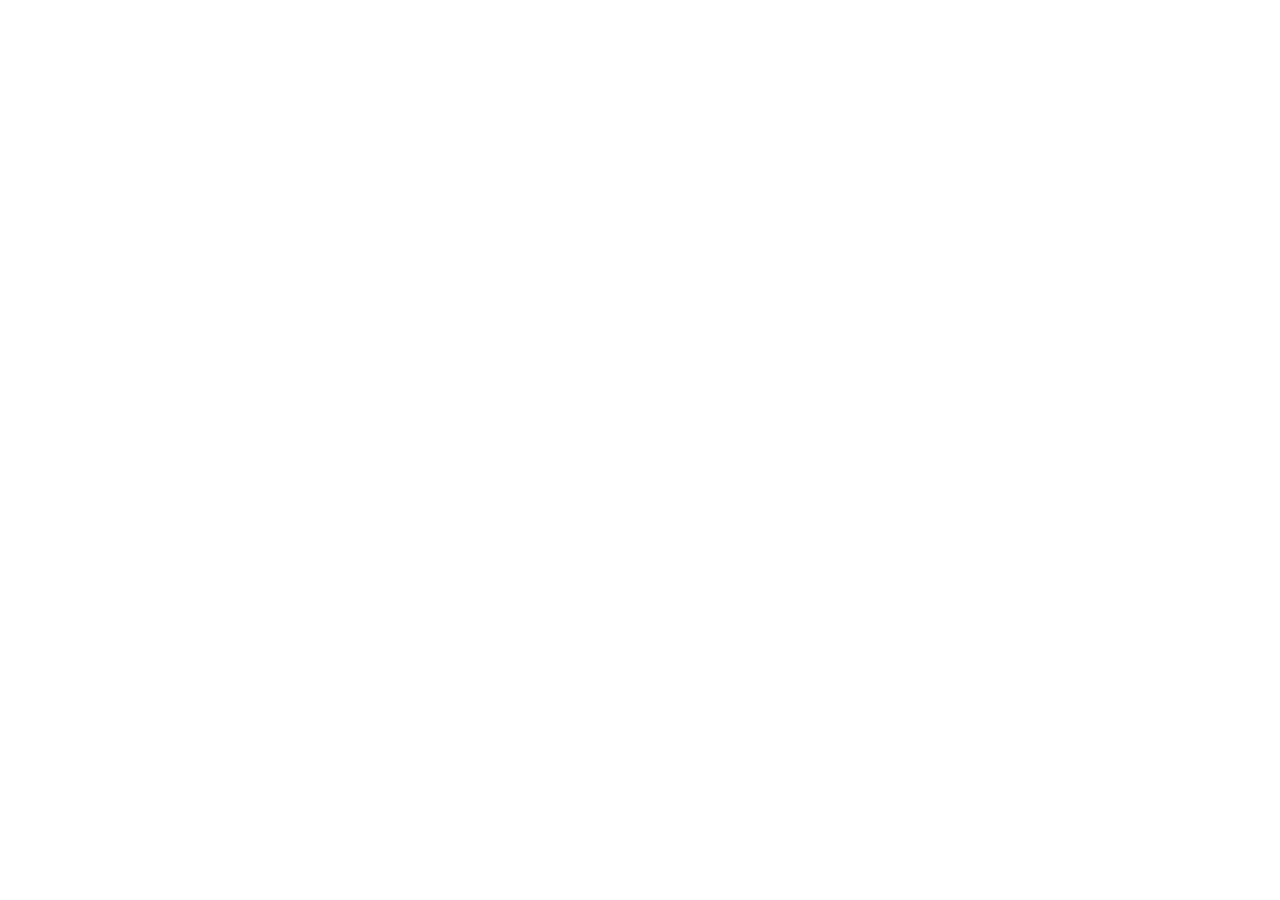
==== index.html @ a1a039a1 "Initial commit: Onyx static-site generator Split out of the jwd.me site repo into its own module (on" ====
<!DOCTYPE html>
<html lang="en">
<head>
<meta charset="utf-8">
<!-- Lets `go install onyx.jwd.me@latest` resolve this vanity import path to the GitHub repo. -->
<meta name="go-import" content="onyx.jwd.me git https://github.com/jwd83/onyx">
<meta name="go-source" content="onyx.jwd.me https://github.com/jwd83/onyx https://github.com/jwd83/onyx/tree/master{/dir} https://github.com/jwd83/onyx/blob/master{/dir}/{file}#L{line}">
<meta http-equiv="refresh" content="0; url=https://github.com/jwd83/onyx">
<title>Onyx</title>
</head>
<body>
<p>Onyx is a tiny static-site generator for Markdown vaults.</p>
<pre>go install onyx.jwd.me@latest</pre>
<p>Redirecting to <a href="https://github.com/jwd83/onyx">github.com/jwd83/onyx</a>&hellip;</p>
</body>
</html>
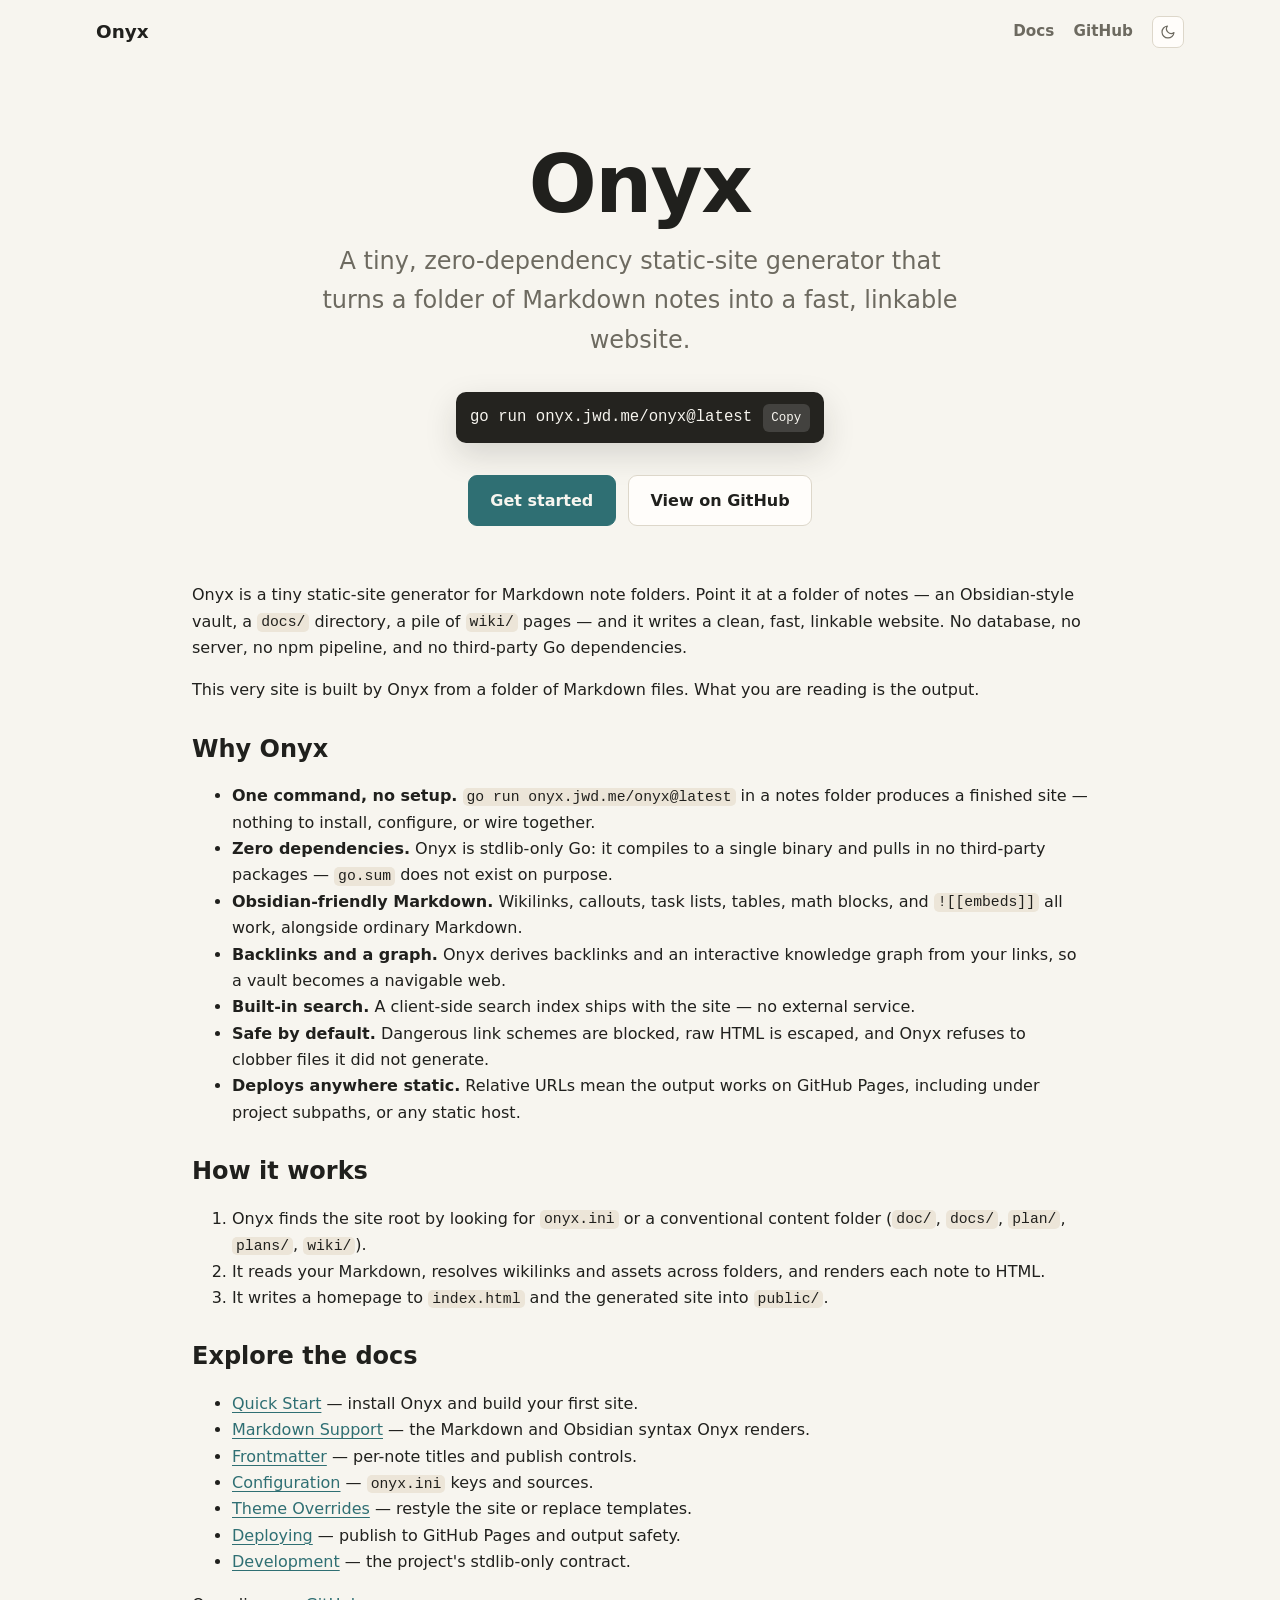
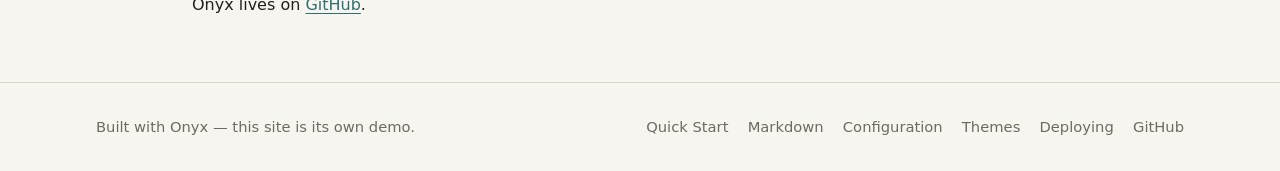
==== commit f6ccf866: "icons" ====
--- a/index.html
+++ b/index.html
@@ -1,16 +1,294 @@
-<!DOCTYPE html>
+<!-- generated by Onyx; do not edit -->
+<!doctype html>
 <html lang="en">
 <head>
-<meta charset="utf-8">
-<!-- Lets `go install onyx.jwd.me@latest` resolve this vanity import path to the GitHub repo. -->
-<meta name="go-import" content="onyx.jwd.me git https://github.com/jwd83/onyx">
-<meta name="go-source" content="onyx.jwd.me https://github.com/jwd83/onyx https://github.com/jwd83/onyx/tree/master{/dir} https://github.com/jwd83/onyx/blob/master{/dir}/{file}#L{line}">
-<meta http-equiv="refresh" content="0; url=https://github.com/jwd83/onyx">
-<title>Onyx</title>
+  <meta charset="utf-8">
+  <meta name="viewport" content="width=device-width, initial-scale=1">
+  
+  <meta name="go-import" content="onyx.jwd.me git https://github.com/jwd83/onyx">
+  <meta name="go-source" content="onyx.jwd.me https://github.com/jwd83/onyx https://github.com/jwd83/onyx/tree/master{/dir} https://github.com/jwd83/onyx/blob/master{/dir}/{file}#L{line}">
+  <title>Onyx — a tiny static-site generator for Markdown vaults</title>
+  <meta name="description" content="Onyx is a tiny, zero-dependency static-site generator that publishes an Obsidian-style Markdown vault as a plain static website.">
+  <link rel="icon" href="favicon.ico" sizes="any">
+  <link rel="icon" type="image/png" sizes="32x32" href="favicon-32.png">
+  <link rel="apple-touch-icon" href="apple-touch-icon.png">
+  <script>
+    (function () {
+      var theme = "";
+      try { theme = localStorage.getItem("onyx-theme") || ""; } catch (err) {}
+      if (theme !== "dark" && theme !== "light") {
+        theme = window.matchMedia && window.matchMedia("(prefers-color-scheme: dark)").matches ? "dark" : "light";
+      }
+      document.documentElement.dataset.onyxTheme = theme;
+    })();
+  </script>
+  <link rel="stylesheet" href="public/onyx.css">
+  <style>
+    .lp-topbar {
+      display: flex;
+      align-items: center;
+      gap: 1rem;
+      max-width: 72rem;
+      margin: 0 auto;
+      padding: 1rem clamp(1rem, 4vw, 2rem);
+    }
+    .lp-brand {
+      margin-right: auto;
+      color: var(--text);
+      font-size: 1.15rem;
+      font-weight: 800;
+      text-decoration: none;
+    }
+    .lp-topnav { display: flex; align-items: center; gap: 1.2rem; }
+    .lp-topnav a {
+      color: var(--muted);
+      font-size: .95rem;
+      font-weight: 600;
+      text-decoration: none;
+    }
+    .lp-topnav a:hover { color: var(--accent); }
+    .lp-hero {
+      max-width: 72rem;
+      margin: 0 auto;
+      padding: clamp(2rem, 7vw, 5rem) clamp(1rem, 4vw, 2rem) clamp(1.25rem, 4vw, 2.5rem);
+      text-align: center;
+    }
+    .lp-hero h1 {
+      font-size: clamp(2.8rem, 9vw, 5rem);
+      line-height: 1.02;
+      letter-spacing: -.02em;
+      margin: 0 0 1rem;
+    }
+    .lp-tagline {
+      max-width: 40rem;
+      margin: 0 auto 2rem;
+      color: var(--muted);
+      font-size: clamp(1.1rem, 2.6vw, 1.5rem);
+    }
+    .lp-install {
+      display: inline-flex;
+      align-items: center;
+      gap: .65rem;
+      max-width: 100%;
+      padding: .7rem .9rem;
+      border-radius: 10px;
+      background: var(--pre-bg);
+      color: var(--pre-text);
+      box-shadow: 0 12px 32px var(--shadow);
+      font-family: ui-monospace, SFMono-Regular, Menlo, Consolas, monospace;
+      font-size: .98rem;
+    }
+    .lp-install code {
+      overflow-x: auto;
+      padding: 0;
+      background: transparent;
+      color: inherit;
+    }
+    .lp-copy {
+      flex: 0 0 auto;
+      padding: .25rem .55rem;
+      border: 0;
+      border-radius: 6px;
+      background: rgb(255 255 255 / 14%);
+      color: inherit;
+      font: inherit;
+      font-size: .78rem;
+      cursor: pointer;
+    }
+    .lp-copy:hover { background: rgb(255 255 255 / 24%); }
+    .lp-cta {
+      display: flex;
+      flex-wrap: wrap;
+      justify-content: center;
+      gap: .75rem;
+      margin-top: 2rem;
+    }
+    .lp-btn {
+      display: inline-block;
+      padding: .7rem 1.35rem;
+      border: 1px solid var(--line);
+      border-radius: 9px;
+      background: var(--surface);
+      color: var(--text);
+      font-weight: 650;
+      text-decoration: none;
+      transition: border-color .12s ease, color .12s ease, background .12s ease;
+    }
+    .lp-btn:hover { border-color: var(--accent); color: var(--accent); }
+    .lp-btn-primary {
+      background: var(--accent);
+      border-color: var(--accent);
+      color: var(--bg);
+    }
+    .lp-btn-primary:hover {
+      background: var(--accent-2);
+      border-color: var(--accent-2);
+      color: var(--bg);
+    }
+    .lp-body {
+      max-width: 60rem;
+      margin: 0 auto;
+      padding: 0 clamp(1rem, 4vw, 2rem) 3rem;
+    }
+    .lp-footer { border-top: 1px solid var(--line); }
+    .lp-footer-inner {
+      display: flex;
+      flex-wrap: wrap;
+      align-items: center;
+      justify-content: space-between;
+      gap: 1rem 2.5rem;
+      max-width: 72rem;
+      margin: 0 auto;
+      padding: 2rem clamp(1rem, 4vw, 2rem);
+      color: var(--muted);
+      font-size: .92rem;
+    }
+    .lp-footer-links { display: flex; flex-wrap: wrap; gap: .4rem 1.2rem; }
+    .lp-footer a { color: var(--muted); text-decoration: none; }
+    .lp-footer a:hover { color: var(--accent); }
+  </style>
 </head>
 <body>
-<p>Onyx is a tiny static-site generator for Markdown vaults.</p>
-<pre>go install onyx.jwd.me@latest</pre>
-<p>Redirecting to <a href="https://github.com/jwd83/onyx">github.com/jwd83/onyx</a>&hellip;</p>
+  <a class="skip-link" href="#content">Skip to content</a>
+  <header class="lp-topbar">
+    <a class="lp-brand" href="./">Onyx</a>
+    <nav class="lp-topnav" aria-label="Primary">
+      <a href="public/quick-start/">Docs</a>
+      <a href="https://github.com/jwd83/onyx">GitHub</a>
+      <button type="button" id="onyx-theme-toggle" class="onyx-theme-toggle" aria-label="Use dark theme" aria-pressed="false" title="Use dark theme" hidden>
+        <svg class="onyx-theme-icon onyx-theme-icon-moon" viewBox="0 0 24 24" fill="none" stroke="currentColor" stroke-width="1.8" stroke-linecap="round" stroke-linejoin="round" aria-hidden="true">
+          <path d="M21 12.8A9 9 0 1 1 11.2 3 7 7 0 0 0 21 12.8z"></path>
+        </svg>
+        <svg class="onyx-theme-icon onyx-theme-icon-sun" viewBox="0 0 24 24" fill="none" stroke="currentColor" stroke-width="1.8" stroke-linecap="round" stroke-linejoin="round" aria-hidden="true">
+          <circle cx="12" cy="12" r="4"></circle>
+          <path d="M12 2v2"></path>
+          <path d="M12 20v2"></path>
+          <path d="m4.9 4.9 1.4 1.4"></path>
+          <path d="m17.7 17.7 1.4 1.4"></path>
+          <path d="M2 12h2"></path>
+          <path d="M20 12h2"></path>
+          <path d="m6.3 17.7-1.4 1.4"></path>
+          <path d="m19.1 4.9-1.4 1.4"></path>
+        </svg>
+      </button>
+    </nav>
+  </header>
+  <main id="content">
+    <section class="lp-hero">
+      <h1>Onyx</h1>
+      <p class="lp-tagline">A tiny, zero-dependency static-site generator that turns a folder of Markdown notes into a fast, linkable website.</p>
+      <div class="lp-install">
+        <code id="lp-install-cmd">go run onyx.jwd.me/onyx@latest</code>
+        <button type="button" class="lp-copy" id="lp-copy" aria-label="Copy install command">Copy</button>
+      </div>
+      <div class="lp-cta">
+        <a class="lp-btn lp-btn-primary" href="public/quick-start/">Get started</a>
+        <a class="lp-btn" href="https://github.com/jwd83/onyx">View on GitHub</a>
+      </div>
+    </section>
+    <section class="lp-body onyx-content">
+      <p>Onyx is a tiny static-site generator for Markdown note folders. Point it at a folder of notes — an Obsidian-style vault, a <code>docs/</code> directory, a pile of <code>wiki/</code> pages — and it writes a clean, fast, linkable website. No database, no server, no npm pipeline, and no third-party Go dependencies.</p>
+<p>This very site is built by Onyx from a folder of Markdown files. What you are reading is the output.</p>
+<h2 id="why-onyx">Why Onyx</h2>
+<ul>
+<li><strong>One command, no setup.</strong> <code>go run onyx.jwd.me/onyx@latest</code> in a notes folder produces a finished site — nothing to install, configure, or wire together.</li>
+<li><strong>Zero dependencies.</strong> Onyx is stdlib-only Go: it compiles to a single binary and pulls in no third-party packages — <code>go.sum</code> does not exist on purpose.</li>
+<li><strong>Obsidian-friendly Markdown.</strong> Wikilinks, callouts, task lists, tables, math blocks, and <code>![[embeds]]</code> all work, alongside ordinary Markdown.</li>
+<li><strong>Backlinks and a graph.</strong> Onyx derives backlinks and an interactive knowledge graph from your links, so a vault becomes a navigable web.</li>
+<li><strong>Built-in search.</strong> A client-side search index ships with the site — no external service.</li>
+<li><strong>Safe by default.</strong> Dangerous link schemes are blocked, raw HTML is escaped, and Onyx refuses to clobber files it did not generate.</li>
+<li><strong>Deploys anywhere static.</strong> Relative URLs mean the output works on GitHub Pages, including under project subpaths, or any static host.</li>
+</ul>
+<h2 id="how-it-works">How it works</h2>
+<ol>
+<li>Onyx finds the site root by looking for <code>onyx.ini</code> or a conventional content folder (<code>doc/</code>, <code>docs/</code>, <code>plan/</code>, <code>plans/</code>, <code>wiki/</code>).</li>
+<li>It reads your Markdown, resolves wikilinks and assets across folders, and renders each note to HTML.</li>
+<li>It writes a homepage to <code>index.html</code> and the generated site into <code>public/</code>.</li>
+</ol>
+<h2 id="explore-the-docs">Explore the docs</h2>
+<ul>
+<li><a class="wiki-link" href="public/quick-start/">Quick Start</a> — install Onyx and build your first site.</li>
+<li><a class="wiki-link" href="public/markdown/">Markdown Support</a> — the Markdown and Obsidian syntax Onyx renders.</li>
+<li><a class="wiki-link" href="public/frontmatter/">Frontmatter</a> — per-note titles and publish controls.</li>
+<li><a class="wiki-link" href="public/configuration/">Configuration</a> — <code>onyx.ini</code> keys and sources.</li>
+<li><a class="wiki-link" href="public/themes/">Theme Overrides</a> — restyle the site or replace templates.</li>
+<li><a class="wiki-link" href="public/deploying/">Deploying</a> — publish to GitHub Pages and output safety.</li>
+<li><a class="wiki-link" href="public/development/">Development</a> — the project&#39;s stdlib-only contract.</li>
+</ul>
+<p>Onyx lives on <a href="https://github.com/jwd83/onyx">GitHub</a>.</p>
+
+    </section>
+  </main>
+  <footer class="lp-footer">
+    <div class="lp-footer-inner">
+      <span>Built with Onyx — this site is its own demo.</span>
+      <nav class="lp-footer-links" aria-label="Documentation">
+        <a href="public/quick-start/">Quick Start</a>
+        <a href="public/markdown/">Markdown</a>
+        <a href="public/configuration/">Configuration</a>
+        <a href="public/themes/">Themes</a>
+        <a href="public/deploying/">Deploying</a>
+        <a href="https://github.com/jwd83/onyx">GitHub</a>
+      </nav>
+    </div>
+  </footer>
+  <script>
+    (function () {
+      var button = document.getElementById("onyx-theme-toggle");
+      if (!button) return;
+
+      var root = document.documentElement;
+      var storageKey = "onyx-theme";
+      var media = window.matchMedia ? window.matchMedia("(prefers-color-scheme: dark)") : null;
+
+      function storedTheme() {
+        var theme = "";
+        try { theme = localStorage.getItem(storageKey) || ""; } catch (err) {}
+        return theme === "dark" || theme === "light" ? theme : "";
+      }
+
+      function systemTheme() {
+        return media && media.matches ? "dark" : "light";
+      }
+
+      function applyTheme(theme) {
+        root.dataset.onyxTheme = theme;
+        var dark = theme === "dark";
+        var label = dark ? "Use light theme" : "Use dark theme";
+        button.setAttribute("aria-pressed", String(dark));
+        button.setAttribute("aria-label", label);
+        button.title = label;
+      }
+
+      button.hidden = false;
+      applyTheme(storedTheme() || root.dataset.onyxTheme || systemTheme());
+
+      button.addEventListener("click", function () {
+        var theme = root.dataset.onyxTheme === "dark" ? "light" : "dark";
+        try { localStorage.setItem(storageKey, theme); } catch (err) {}
+        applyTheme(theme);
+      });
+
+      function syncSystemTheme(event) {
+        if (!storedTheme()) applyTheme(event.matches ? "dark" : "light");
+      }
+      if (media && media.addEventListener) media.addEventListener("change", syncSystemTheme);
+      else if (media && media.addListener) media.addListener(syncSystemTheme);
+    })();
+  </script>
+  <script>
+    (function () {
+      var button = document.getElementById("lp-copy");
+      var cmd = document.getElementById("lp-install-cmd");
+      if (!button || !cmd || !navigator.clipboard) return;
+      button.addEventListener("click", function () {
+        navigator.clipboard.writeText(cmd.textContent.trim()).then(function () {
+          var original = button.textContent;
+          button.textContent = "Copied";
+          setTimeout(function () { button.textContent = original; }, 1400);
+        }).catch(function () {});
+      });
+    })();
+  </script>
 </body>
 </html>
--- a/public/onyx.css
+++ b/public/onyx.css
@@ -0,0 +1,501 @@
+:root {
+  color-scheme: light;
+  --bg: #f7f5ef;
+  --panel: #efece3;
+  --surface: #fffdfa;
+  --text: #20201d;
+  --muted: #6d6a60;
+  --line: #ddd7ca;
+  --accent: #2f6f73;
+  --accent-2: #8a5a35;
+  --code: #ece5d8;
+  --pre-bg: #24231f;
+  --pre-text: #f7f5ef;
+  --warn: #9a3412;
+  --hover: #fdf6e7;
+  --active: #f4ead3;
+  --ring: rgb(47 111 115 / 22%);
+  --radius: 8px;
+  --shadow: rgb(32 32 29 / 15%);
+  --graph-shadow: rgb(24 23 20 / 38%);
+  --graph-node: #9a948733;
+  --graph-node-solid: #8c867a;
+  --graph-link: rgb(109 106 96 / 28%);
+  --graph-current: var(--accent);
+  --graph-focus: var(--accent-2);
+  --graph-label: #4a4740;
+  --graph-backdrop: rgb(24 23 20 / 55%);
+  font-family: ui-sans-serif, system-ui, -apple-system, BlinkMacSystemFont, "Segoe UI", sans-serif;
+}
+
+:root[data-onyx-theme="dark"] {
+  color-scheme: dark;
+  --bg: #111410;
+  --panel: #181d17;
+  --surface: #20261e;
+  --text: #f0efe6;
+  --muted: #aaa595;
+  --line: #343b31;
+  --accent: #78c9cc;
+  --accent-2: #d5a86e;
+  --code: #242a22;
+  --pre-bg: #090b08;
+  --pre-text: #f1f5ea;
+  --warn: #fb923c;
+  --hover: #252c23;
+  --active: #123539;
+  --ring: rgb(120 201 204 / 25%);
+  --shadow: rgb(0 0 0 / 38%);
+  --graph-shadow: rgb(0 0 0 / 55%);
+  --graph-node: #78816f55;
+  --graph-node-solid: #9aa08e;
+  --graph-link: rgb(170 165 149 / 24%);
+  --graph-current: var(--accent);
+  --graph-focus: var(--accent-2);
+  --graph-label: #d8d3c5;
+  --graph-backdrop: rgb(2 4 3 / 68%);
+}
+
+:focus-visible {
+  outline: 2px solid var(--accent);
+  outline-offset: 2px;
+}
+
+* { box-sizing: border-box; }
+html { min-height: 100%; }
+body {
+  min-height: 100%;
+  margin: 0;
+  background: var(--bg);
+  color: var(--text);
+  line-height: 1.65;
+}
+
+a { color: var(--accent); text-decoration-thickness: .08em; text-underline-offset: .18em; }
+a:hover { color: var(--accent-2); }
+
+.skip-link {
+  position: absolute;
+  top: .75rem;
+  left: .75rem;
+  transform: translateY(-200%);
+  background: var(--text);
+  color: var(--bg);
+  padding: .45rem .7rem;
+  border-radius: 6px;
+  z-index: 10;
+}
+.skip-link:focus { transform: translateY(0); }
+
+.onyx-shell {
+  display: grid;
+  grid-template-columns: minmax(17rem, 22rem) minmax(0, 1fr);
+  min-height: 100vh;
+}
+
+.onyx-sidebar {
+  position: sticky;
+  top: 0;
+  height: 100vh;
+  overflow: auto;
+  border-right: 1px solid var(--line);
+  background: var(--panel);
+  padding: 1.1rem;
+}
+
+.onyx-sidebar-top {
+  display: flex;
+  align-items: center;
+  gap: .75rem;
+  margin-bottom: 1rem;
+}
+
+.onyx-brand {
+  display: block;
+  flex: 1 1 auto;
+  min-width: 0;
+  color: var(--text);
+  font-size: 1.05rem;
+  font-weight: 750;
+  line-height: 1.2;
+  text-decoration: none;
+  overflow-wrap: anywhere;
+}
+
+.onyx-theme-toggle {
+  display: inline-grid;
+  place-items: center;
+  flex: 0 0 auto;
+  width: 2rem;
+  height: 2rem;
+  border: 1px solid var(--line);
+  border-radius: 7px;
+  background: var(--surface);
+  color: var(--muted);
+  cursor: pointer;
+  transition: background .12s ease, border-color .12s ease, color .12s ease;
+}
+.onyx-theme-toggle:hover {
+  background: var(--hover);
+  border-color: var(--accent);
+  color: var(--accent);
+}
+.onyx-theme-toggle[hidden] { display: none; }
+.onyx-theme-icon {
+  display: block;
+  width: 1rem;
+  height: 1rem;
+}
+.onyx-theme-icon-sun { display: none; }
+:root[data-onyx-theme="dark"] .onyx-theme-icon-moon { display: none; }
+:root[data-onyx-theme="dark"] .onyx-theme-icon-sun { display: block; }
+
+.onyx-theme-toggle:active .onyx-theme-icon {
+  transform: scale(.94);
+}
+
+.onyx-search { position: relative; margin-bottom: 1rem; }
+.onyx-search input {
+  width: 100%;
+  border: 1px solid var(--line);
+  border-radius: 7px;
+  background: var(--surface);
+  color: var(--text);
+  font: inherit;
+  line-height: 1.2;
+  padding: .55rem .65rem;
+  transition: border-color .12s ease, box-shadow .12s ease;
+}
+.onyx-search input:focus {
+  outline: none;
+  border-color: var(--accent);
+  box-shadow: 0 0 0 3px var(--ring);
+}
+.onyx-search-results {
+  position: absolute;
+  z-index: 5;
+  top: calc(100% + .35rem);
+  left: 0;
+  right: 0;
+  max-height: 60vh;
+  overflow: auto;
+  border: 1px solid var(--line);
+  border-radius: 8px;
+  background: var(--surface);
+  box-shadow: 0 14px 28px var(--shadow);
+}
+.onyx-search-results a {
+  display: block;
+  padding: .65rem .75rem;
+  color: var(--text);
+  text-decoration: none;
+  border-bottom: 1px solid var(--line);
+}
+.onyx-search-results a:last-child { border-bottom: 0; }
+.onyx-search-results strong { display: block; line-height: 1.25; }
+.onyx-search-results span {
+  display: block;
+  color: var(--muted);
+  font-size: .82rem;
+  line-height: 1.35;
+  margin-top: .15rem;
+}
+
+.nav-tree, .nav-tree ul {
+  list-style: none;
+  margin: 0;
+  padding-left: 0;
+}
+.nav-tree ul {
+  margin-left: .55rem;
+  padding-left: .55rem;
+  border-left: 1px solid var(--line);
+}
+.nav-tree li { margin: .05rem 0; }
+.nav-tree a, .nav-tree span, .nav-tree summary {
+  display: flex;
+  align-items: center;
+  gap: .5rem;
+  color: var(--muted);
+  font-size: .92rem;
+  line-height: 1.3;
+  padding: .28rem .45rem;
+  text-decoration: none;
+  border-radius: 7px;
+  transition: background .12s ease, color .12s ease;
+}
+.nav-tree a:hover, .nav-tree summary:hover { background: var(--hover); color: var(--text); }
+.nav-tree a[aria-current="page"] {
+  background: var(--active);
+  color: var(--accent);
+  font-weight: 700;
+}
+
+/* Folder rows: a caret that rotates open, with a folder-toned label. */
+.nav-tree details { margin: .05rem 0; }
+.nav-tree summary {
+  cursor: pointer;
+  list-style: none;
+  font-weight: 600;
+  color: var(--text);
+}
+.nav-tree summary::-webkit-details-marker { display: none; }
+.nav-tree summary::before {
+  content: "";
+  flex: 0 0 auto;
+  width: 0;
+  height: 0;
+  border-left: 5px solid currentColor;
+  border-top: 4px solid transparent;
+  border-bottom: 4px solid transparent;
+  opacity: .5;
+  transition: transform .15s ease;
+}
+.nav-tree details[open] > summary::before { transform: rotate(90deg); }
+.nav-tree summary a, .nav-tree summary span {
+  display: inline;
+  gap: 0;
+  padding: 0;
+  color: inherit;
+  font: inherit;
+}
+.nav-tree summary a:hover { background: none; color: inherit; }
+
+/* File rows: a small square dot, filled when it's the current page. */
+.nav-tree li > a::before {
+  content: "";
+  flex: 0 0 auto;
+  width: .4rem;
+  height: .4rem;
+  margin: 0 .05rem;
+  border-radius: 2px;
+  background: currentColor;
+  opacity: .35;
+}
+.nav-tree li > a:hover::before { opacity: .6; }
+.nav-tree li > a[aria-current="page"]::before { opacity: 1; }
+
+.onyx-main {
+  width: min(100%, 78rem);
+  padding: clamp(1.2rem, 4vw, 4rem);
+}
+.onyx-note {
+  max-width: 52rem;
+}
+.onyx-note-header {
+  border-bottom: 1px solid var(--line);
+  margin-bottom: 1.35rem;
+  padding-bottom: 1rem;
+}
+.onyx-path {
+  color: var(--muted);
+  font-size: .85rem;
+  line-height: 1.2;
+  margin: 0 0 .35rem;
+}
+.onyx-note h1 {
+  font-size: clamp(2rem, 5vw, 3.2rem);
+  letter-spacing: 0;
+  line-height: 1.05;
+  margin: 0;
+}
+.onyx-source {
+  display: inline-block;
+  font-size: .86rem;
+  margin-top: .65rem;
+}
+
+.onyx-content h2, .onyx-content h3, .onyx-content h4 {
+  line-height: 1.15;
+  margin-top: 2rem;
+}
+.onyx-content p, .onyx-content ul, .onyx-content ol, .onyx-content blockquote, .onyx-content table, .onyx-content pre {
+  margin-bottom: 1rem;
+}
+.onyx-content img {
+  max-width: 100%;
+  height: auto;
+  border-radius: 8px;
+}
+.onyx-content code {
+  background: var(--code);
+  border-radius: 5px;
+  font-family: ui-monospace, SFMono-Regular, Menlo, Consolas, monospace;
+  font-size: .92em;
+  padding: .08rem .25rem;
+}
+.onyx-content pre {
+  background: var(--pre-bg);
+  color: var(--pre-text);
+  overflow: auto;
+  padding: 1rem;
+  border-radius: 8px;
+}
+.onyx-content pre code {
+  background: transparent;
+  color: inherit;
+  padding: 0;
+}
+.onyx-content blockquote {
+  border-left: 3px solid var(--line);
+  color: var(--muted);
+  margin-left: 0;
+  padding-left: 1rem;
+}
+.onyx-content table {
+  border-collapse: collapse;
+  display: block;
+  max-width: 100%;
+  overflow-x: auto;
+}
+.onyx-content th, .onyx-content td {
+  border: 1px solid var(--line);
+  padding: .45rem .6rem;
+  vertical-align: top;
+}
+.onyx-content th { background: var(--panel); text-align: left; }
+.onyx-content .onyx-math {
+  margin: 1.1rem 0;
+  overflow-x: auto;
+  overflow-y: hidden;
+}
+
+.callout {
+  border: 1px solid var(--line);
+  border-left: 4px solid var(--accent);
+  border-radius: 8px;
+  margin: 1rem 0;
+  padding: .8rem 1rem;
+  background: var(--surface);
+}
+.callout-title {
+  color: var(--accent);
+  font-weight: 800;
+  margin: 0 0 .35rem;
+}
+.callout-warning, .callout-danger, .callout-caution { border-left-color: var(--warn); }
+.callout-warning .callout-title, .callout-danger .callout-title, .callout-caution .callout-title { color: var(--warn); }
+
+.broken-link {
+  color: var(--warn);
+  font-weight: 700;
+}
+.embed-note {
+  border: 1px solid var(--line);
+  border-radius: 6px;
+  display: inline-block;
+  padding: .05rem .35rem;
+  text-decoration: none;
+}
+
+.onyx-backlinks {
+  border-top: 1px solid var(--line);
+  margin-top: 2rem;
+  padding-top: 1rem;
+}
+.onyx-backlinks h2 {
+  font-size: 1rem;
+  letter-spacing: 0;
+  margin: 0 0 .5rem;
+}
+.onyx-backlinks ul { padding-left: 1.1rem; }
+.onyx-backlinks span {
+  color: var(--muted);
+  font-size: .85rem;
+}
+
+/* Graph view: a sidebar trigger that opens a full-screen force-directed map. */
+.onyx-graph-btn {
+  display: flex;
+  align-items: center;
+  gap: .5rem;
+  width: 100%;
+  margin-bottom: 1rem;
+  padding: .5rem .65rem;
+  border: 1px solid var(--line);
+  border-radius: 7px;
+  background: var(--surface);
+  color: var(--text);
+  font: inherit;
+  line-height: 1.2;
+  cursor: pointer;
+  transition: background .12s ease, border-color .12s ease, color .12s ease;
+}
+.onyx-graph-btn:hover { background: var(--hover); border-color: var(--accent); color: var(--accent); }
+.onyx-graph-btn svg { width: 1.1em; height: 1.1em; flex: 0 0 auto; opacity: .85; }
+
+.onyx-graph-modal { position: fixed; inset: 0; z-index: 50; display: flex; }
+.onyx-graph-modal[hidden] { display: none; }
+.onyx-graph-backdrop {
+  position: absolute;
+  inset: 0;
+  background: var(--graph-backdrop);
+  -webkit-backdrop-filter: blur(2px);
+  backdrop-filter: blur(2px);
+}
+.onyx-graph-panel {
+  position: relative;
+  margin: auto;
+  width: min(94vw, 1100px);
+  height: min(88vh, 780px);
+  display: flex;
+  flex-direction: column;
+  overflow: hidden;
+  background: var(--bg);
+  border: 1px solid var(--line);
+  border-radius: 14px;
+  box-shadow: 0 24px 60px var(--graph-shadow);
+  animation: onyx-graph-pop .16s ease;
+}
+@keyframes onyx-graph-pop {
+  from { opacity: 0; transform: translateY(8px) scale(.99); }
+  to { opacity: 1; transform: none; }
+}
+.onyx-graph-toolbar {
+  display: flex;
+  align-items: center;
+  gap: .75rem;
+  padding: .55rem .9rem;
+  border-bottom: 1px solid var(--line);
+  background: var(--panel);
+}
+.onyx-graph-title { font-weight: 750; }
+.onyx-graph-hint { color: var(--muted); font-size: .8rem; margin-right: auto; }
+.onyx-graph-close {
+  border: 0;
+  background: transparent;
+  color: var(--muted);
+  cursor: pointer;
+  font-size: 1.5rem;
+  line-height: 1;
+  padding: 0 .25rem;
+  border-radius: 6px;
+}
+.onyx-graph-close:hover { color: var(--text); background: var(--hover); }
+#onyx-graph-canvas {
+  flex: 1 1 auto;
+  width: 100%;
+  height: 100%;
+  display: block;
+  background: var(--bg);
+  cursor: grab;
+  touch-action: none;
+}
+#onyx-graph-canvas.is-grabbing { cursor: grabbing; }
+#onyx-graph-canvas.is-pointing { cursor: pointer; }
+body.onyx-graph-lock { overflow: hidden; }
+
+@media (max-width: 820px) {
+  .onyx-shell { display: block; }
+  .onyx-sidebar {
+    position: static;
+    height: auto;
+    max-height: 45vh;
+    border-right: 0;
+    border-bottom: 1px solid var(--line);
+  }
+  .onyx-main { padding: 1.2rem; }
+  .onyx-note h1 { font-size: 2rem; }
+  .onyx-graph-panel { width: 96vw; height: 90vh; }
+  .onyx-graph-hint { display: none; }
+}
